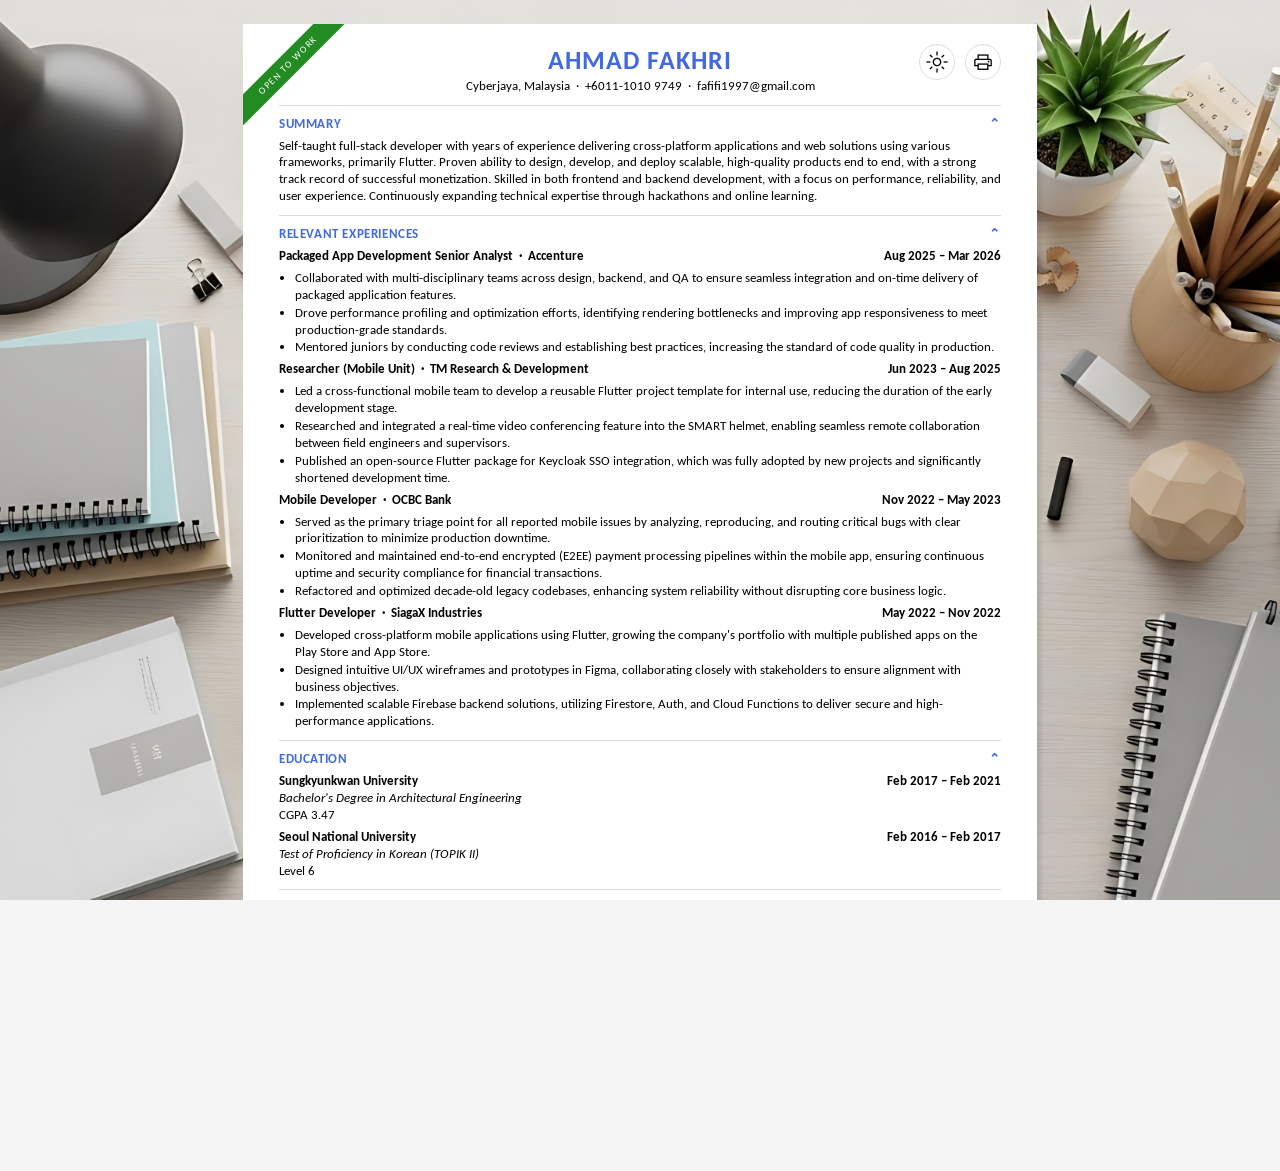
==== index.html @ c2b4481f "add link for inkscape" ====
<!doctype html>
<html lang="en">
  <head>
    <meta charset="UTF-8" />
    <meta name="viewport" content="width=device-width, initial-scale=1.0" />
    <title>Ahmad Fakhri - Resume</title>
    <meta
      name="description"
      content="A self-taught developer based in Malaysia."
    />
    <link rel="stylesheet" href="style.css" />
    <link
      rel="stylesheet"
      href="https://fonts.googleapis.com/css2?family=Material+Symbols+Outlined:opsz,wght,FILL,GRAD@20..48,100..700,0..1,-50..200"
    />
    <link
      rel="icon"
      href="data:image/svg+xml,<svg xmlns=%22http://www.w3.org/2000/svg%22 viewBox=%220 0 100 100%22><text y=%22.9em%22 font-size=%2290%22>💼</text></svg>"
    />
    <script src="script.js" defer></script>
  </head>
  <body oncontextmenu="return false;">
    <div class="page">
      <div class="ribbon">Open to work</div>
      <!-- Header -->
      <header>
        <h1>Ahmad Fakhri</h1>
        <address>
          <a href="https://maps.app.goo.gl/Hh9qi2ZBBYv7dpUj6" title="Address"
            >Cyberjaya, Malaysia</a
          >
          &nbsp;&middot;&nbsp;
          <a id="phone" title="Phone"></a>
          &nbsp;&middot;&nbsp;
          <a href="mailto:fafifi1997@gmail.com" title="Email"
            >fafifi1997@gmail.com</a
          >
        </address>
        <div class="buttons">
          <button title="Toggle theme" id="theme" type="button">
            <span class="material-symbols-outlined"> light_mode </span>
          </button>
          <a href="https://fafifi.is-a.dev/resume" id="redirect">
            <button title="Open in browser" type="button">
              <span class="material-symbols-outlined"> captive_portal </span>
            </button></a
          >
          <button title="Save as PDF" id="print" type="button">
            <span class="material-symbols-outlined"> print </span>
          </button>
        </div>
      </header>
      <hr />
      <main>
        <!-- Summary -->
        <section>
          <h2 class="accordion active">Summary</h2>
          <div>
            <p>
              Self-taught full-stack developer with years of experience
              delivering cross-platform applications and web solutions using
              various frameworks, primarily Flutter. Proven ability to design,
              develop, and deploy scalable, high-quality products end to end,
              with a strong track record of successful monetization. Skilled in
              both frontend and backend development, with a focus on
              performance, reliability, and user experience. Continuously
              expanding technical expertise through hackathons and online
              learning.
            </p>
          </div>
        </section>
        <hr />

        <!-- Relevant Experiences -->
        <section>
          <h2 class="accordion active">Relevant Experiences</h2>
          <div>
            <h3>
              <span
                >Packaged App Development Senior Analyst &nbsp;&middot;&nbsp;
                <a href="https://www.accenture.com">Accenture</a></span
              >
              <span>Aug 2025 – Mar 2026</span>
            </h3>
            <ul>
              <li>
                Collaborated with multi-disciplinary teams across design,
                backend, and QA to ensure seamless integration and on-time
                delivery of packaged application features.
              </li>
              <li>
                Drove performance profiling and optimization efforts,
                identifying rendering bottlenecks and improving app
                responsiveness to meet production-grade standards.
              </li>
              <li>
                Mentored juniors by conducting code reviews and establishing
                best practices, increasing the standard of code quality in
                production.
              </li>
            </ul>
          </div>
          <div>
            <h3>
              <span
                >Researcher (Mobile Unit) &nbsp;&middot;&nbsp;
                <a href="https://www.tmrnd.com.my"
                  >TM Research &amp; Development</a
                > </span
              ><span>Jun 2023 – Aug 2025</span>
            </h3>
            <ul>
              <li>
                Led a cross-functional mobile team to develop a reusable Flutter
                project template for internal use, reducing the duration of the
                early development stage.
              </li>
              <li>
                Researched and integrated a real-time video conferencing feature
                into the SMART helmet, enabling seamless remote collaboration
                between field engineers and supervisors.
              </li>
              <li>
                Published an open-source Flutter package for Keycloak SSO
                integration, which was fully adopted by new projects and
                significantly shortened development time.
              </li>
            </ul>
          </div>
          <div>
            <h3>
              <span
                >Mobile Developer &nbsp;&middot;&nbsp;
                <a href="https://www.ocbc.com.my">OCBC Bank</a>
              </span>
              <span>Nov 2022 – May 2023</span>
            </h3>
            <ul>
              <li>
                Served as the primary triage point for all reported mobile
                issues by analyzing, reproducing, and routing critical bugs with
                clear prioritization to minimize production downtime.
              </li>
              <li>
                Monitored and maintained end-to-end encrypted (E2EE) payment
                processing pipelines within the mobile app, ensuring continuous
                uptime and security compliance for financial transactions.
              </li>
              <li>
                Refactored and optimized decade-old legacy codebases, enhancing
                system reliability without disrupting core business logic.
              </li>
            </ul>
          </div>
          <div>
            <h3>
              <span
                >Flutter Developer &nbsp;&middot;&nbsp;
                <a href="https://www.siagax.com">SiagaX Industries</a></span
              >
              <span>May 2022 – Nov 2022</span>
            </h3>
            <ul>
              <li>
                Developed cross-platform mobile applications using Flutter,
                growing the company's portfolio with multiple published apps on
                the Play Store and App Store.
              </li>
              <li>
                Designed intuitive UI/UX wireframes and prototypes in Figma,
                collaborating closely with stakeholders to ensure alignment with
                business objectives.
              </li>
              <li>
                Implemented scalable Firebase backend solutions, utilizing
                Firestore, Auth, and Cloud Functions to deliver secure and
                high-performance applications.
              </li>
            </ul>
          </div>
          <!-- <div>
          <h3>
            <span
              >Digital Content Reviewer (Korean Speaker) &nbsp;&middot;&nbsp;
              <a href="https://www.accenture.com">Accenture</a></span
            >
            <span>May 2021 – May 2022</span>
          </h3>
          <ul>
            <li>
              Spearheaded digital content management by implementing robust
              systems that enhanced security, ensured compliance, and optimized
              user experience across all platforms.
            </li>
            <li>
              Achieved 90% of user inquiries resolved within 24 hours while
              maintaining a 95%+ satisfaction rate through empathetic,
              solution-oriented support.
            </li>
            <li>
              Enforced policy-driven resolutions for complex user issues,
              balancing organizational guidelines with strict regulatory
              compliance.
            </li>
          </ul>
        </div> -->
        </section>
        <hr />

        <!-- Education -->
        <section>
          <h2 class="accordion active">Education</h2>
          <div>
            <h3>
              <a href="https://www.skku.edu">Sungkyunkwan University</a>
              <span>Feb 2017 – Feb 2021</span>
            </h3>
            <i>Bachelor's Degree in Architectural Engineering</i>
            <p>CGPA 3.47</p>
          </div>
          <div>
            <h3>
              <a href="https://en.snu.ac.kr">Seoul National University</a>
              <span>Feb 2016 – Feb 2017</span>
            </h3>
            <i>Test of Proficiency in Korean (TOPIK II)</i>
            <p>Level 6</p>
          </div>
        </section>
        <hr />

        <!-- Certifications -->
        <section>
          <h2 class="accordion active">Certifications</h2>
          <div>
            <h3>
              <a
                href="https://www.credly.com/badges/84c1100c-7dec-4e7c-a30c-ce446ac27f0b/linked_in_profile"
                >Cloud Digital Leader Certification</a
              >
              <span>Dec 2025 – Dec 2028</span>
            </h3>
            <i>Google Cloud</i>
          </div>
          <div>
            <h3>
              <a
                href="https://www.credential.net/55902f8c-9947-4b55-832c-3a63ef390898"
                >Google Play Store Listing Certificate</a
              >
              <span>Dec 2025 – Dec 2028</span>
            </h3>
            <i>Google Play</i>
          </div>
        </section>
        <hr />

        <!-- Additional Information -->
        <section>
          <h2 class="accordion active">Additional Information</h2>
          <ul>
            <li>
              <strong
                title="Programming languages, scripting languages, markup languages, query languages, etc."
                >Computer Languages:</strong
              >
              Dart, <abbr title="HyperText Markup Language">HTML</abbr>,
              <abbr title="Cascading Style Sheets">CSS</abbr>, JavaScript,
              TypeScript, Python, Java, Kotlin, Swift, C#,
              <abbr title="Structured Query Language">SQL</abbr>
            </li>
            <li>
              <strong>Frameworks &amp; Libraries:</strong>
              <a href="https://flutter.dev">Flutter </a>,
              <a href="https://svelte.dev">Svelte</a>,
              <a href="https://react.dev">React</a>,
              <a href="https://angular.dev">Angular</a>,
              <a href="https://nodejs.org">Node.js</a>,
              <a href="https://serverpod.dev">Serverpod</a>,
              <a href="https://getbootstrap.com">Bootstrap</a>,
              <a href="https://tailwindcss.com">Tailwind</a>,
              <a href="https://flame-engine.org">Flame</a>
            </li>
            <li>
              <strong>Tools &amp; Platforms:</strong>
              <a href="https://firebase.google.com">Firebase</a>,
              <a href="https://supabase.com">Supabase</a>,
              <a href="https://www.figma.com">Figma</a>,
              <a href="https://www.postman.com">Postman</a>,
              <a href="https://www.docker.com">Docker</a>,
              <a href="https://www.cloudflare.com">Cloudflare</a>,
              <a href="https://www.framer.com">Framer</a>,
              <a href="https://www.revenuecat.com">RevenueCat</a>,
              <a href="https://admob.google.com">Admob</a>,
              <a href="https://www.arduino.cc">Arduino</a>,
              <a href="https://sentry.io">Sentry</a>,
              <a href="https://inkscape.org">Inkscape</a>
            </li>
            <li>
              <strong>Spoken Languages:</strong> Malay (Native), English
              (Fluent), Korean (Conversational), Indonesian (Basic)
            </li>
            <li>
              <strong>Related Links:</strong>
              <a href="https://fafifi.is-a.dev">Portfolio</a>,
              <a href="https://www.linkedin.com/in/fafifi">LinkedIn</a>,
              <a
                href="https://play.google.com/store/apps/dev?id=6423757857677752809"
                >Play Store</a
              >,
              <a
                href="https://apps.apple.com/us/developer/ahmad-fakhri-bin-ahmad-fironus/id1765746987"
                >App Store</a
              >, <a href="https://github.com/fa-fifi">GitHub</a>,
              <a href="https://gitlab.com/fa-fifi">GitLab</a>,
              <a href="https://medium.com/@fa-fifi">Medium</a>,
              <a href="https://www.credly.com/users/ahmadfakhri/badges"
                >Credly</a
              >
            </li>
          </ul>
        </section>
      </main>
    </div>
  </body>
</html>
---- style.css ----
@import url("https://fonts.googleapis.com/css2?family=Carlito:ital,wght@0,400;0,700;1,400;1,700&display=swap");

*,
*::before,
*::after {
  box-sizing: border-box;
  margin: 0;
  padding: 0;
}

:root {
  --primary: royalblue;
  --text: black;
  --inverted-text: white;
  --background: white;
  --divider: gainsboro;
  --font-size: 13px;
  --horizontal-padding: 36px;
  --vertical-padding: 20px;
  --page-width: 794px;
  --page-height: 1123px;
}

html {
  height: 100%;
  overflow: hidden;
}

body {
  background: url("images/background.jpg") center / cover whitesmoke;
  color: var(--text);
  display: flex;
  font-family: Carlito, sans-serif;
  font-size: var(--font-size);
  height: 100%;
  line-height: 1.3;
  overflow: auto;
  padding: 24px;
  &.dark {
    --primary: goldenrod;
    --text: whitesmoke;
    --inverted-text: black;
    --background: #0e1b2b;
    --divider: #0f3460;
  }
}

header {
  text-align: center;
}

address {
  font-style: normal;
}

section {
  display: flex;
  flex-direction: column;
  gap: 5px;
}

hr {
  border: none;
  border-top: 1px solid var(--divider);
  margin: 10px 0;
}

h1 {
  color: var(--primary);
  font-size: 2em;
  letter-spacing: 1px;
  text-transform: uppercase;
}

h2 {
  color: var(--primary);
  font-size: var(--font-size);
  letter-spacing: 0.6px;
  text-transform: uppercase;
}

h3 {
  color: var(--text);
  display: flex;
  font-size: var(--font-size);
  gap: 2px;
  justify-content: space-between;
  & + ul {
    margin-top: 5px;
  }
}

a {
  color: var(--text);
  display: inline-block;
  text-decoration: none;
  transition: transform 0.3s ease;
  &:hover,
  &:focus {
    background-color: var(--primary);
    color: var(--inverted-text);
    padding: 0px 5px;
    transform: scale(1.05);
  }
}

abbr {
  text-decoration: none;
}

ul {
  padding-left: 16px;
}

li + li {
  margin-top: 1px;
}

button {
  align-items: center;
  background: transparent;
  border: 1px solid var(--divider);
  border-radius: 50%;
  color: var(--text);
  cursor: pointer;
  display: inline-flex;
  justify-content: center;
  padding: 5px;
  transition: all 0.3s ease;
  &:hover,
  &:focus {
    background: var(--primary);
    border-color: transparent;
    color: var(--inverted-text);
  }
}

.accordion {
  cursor: pointer;
  &::after {
    content: "\2303";
    float: right;
    rotate: 180deg;
    transition: transform 0.3s ease;
  }
  &.active::after {
    transform: rotate(180deg);
  }
}

.buttons {
  display: flex;
  gap: 10px;
  position: absolute;
  right: var(--horizontal-padding);
  top: var(--vertical-padding);
}

.material-symbols-outlined {
  font-variation-settings:
    "wght" 300,
    "opsz" 20;
}

.ribbon {
  position: absolute;
  top: 30px;
  left: -30px;
  width: 150px;
  padding: 5px;
  background: forestgreen;
  color: white;
  font-size: 0.6rem;
  letter-spacing: 0.12em;
  text-align: center;
  text-transform: uppercase;
  transform: rotate(-45deg);
}

.page {
  background: var(--background);
  box-shadow: 4px 4px 4px rgba(0, 0, 0, 0.1);
  margin: auto;
  min-height: var(--page-height);
  overflow: hidden;
  padding: var(--vertical-padding) var(--horizontal-padding);
  position: relative;
  width: var(--page-width);
}

#redirect {
  display: none;
}

@media (max-width: 640px) {
  :root {
    --horizontal-padding: 24px;
    --vertical-padding: 16px;
  }

  header {
    padding-top: 41px;
  }

  h3 {
    flex-direction: column;
    align-items: flex-start;
    & span:last-child {
      color: gray;
    }
  }
}

@media print {
  body {
    background: white;
    padding: 0;
    print-color-adjust: exact;
    -webkit-print-color-adjust: exact; /* Chrome, Safari, Edge */
  }

  .accordion::after,
  .ribbon,
  #print {
    display: none;
  }

  #redirect {
    display: block;
  }

  .page {
    box-shadow: none;
  }
}
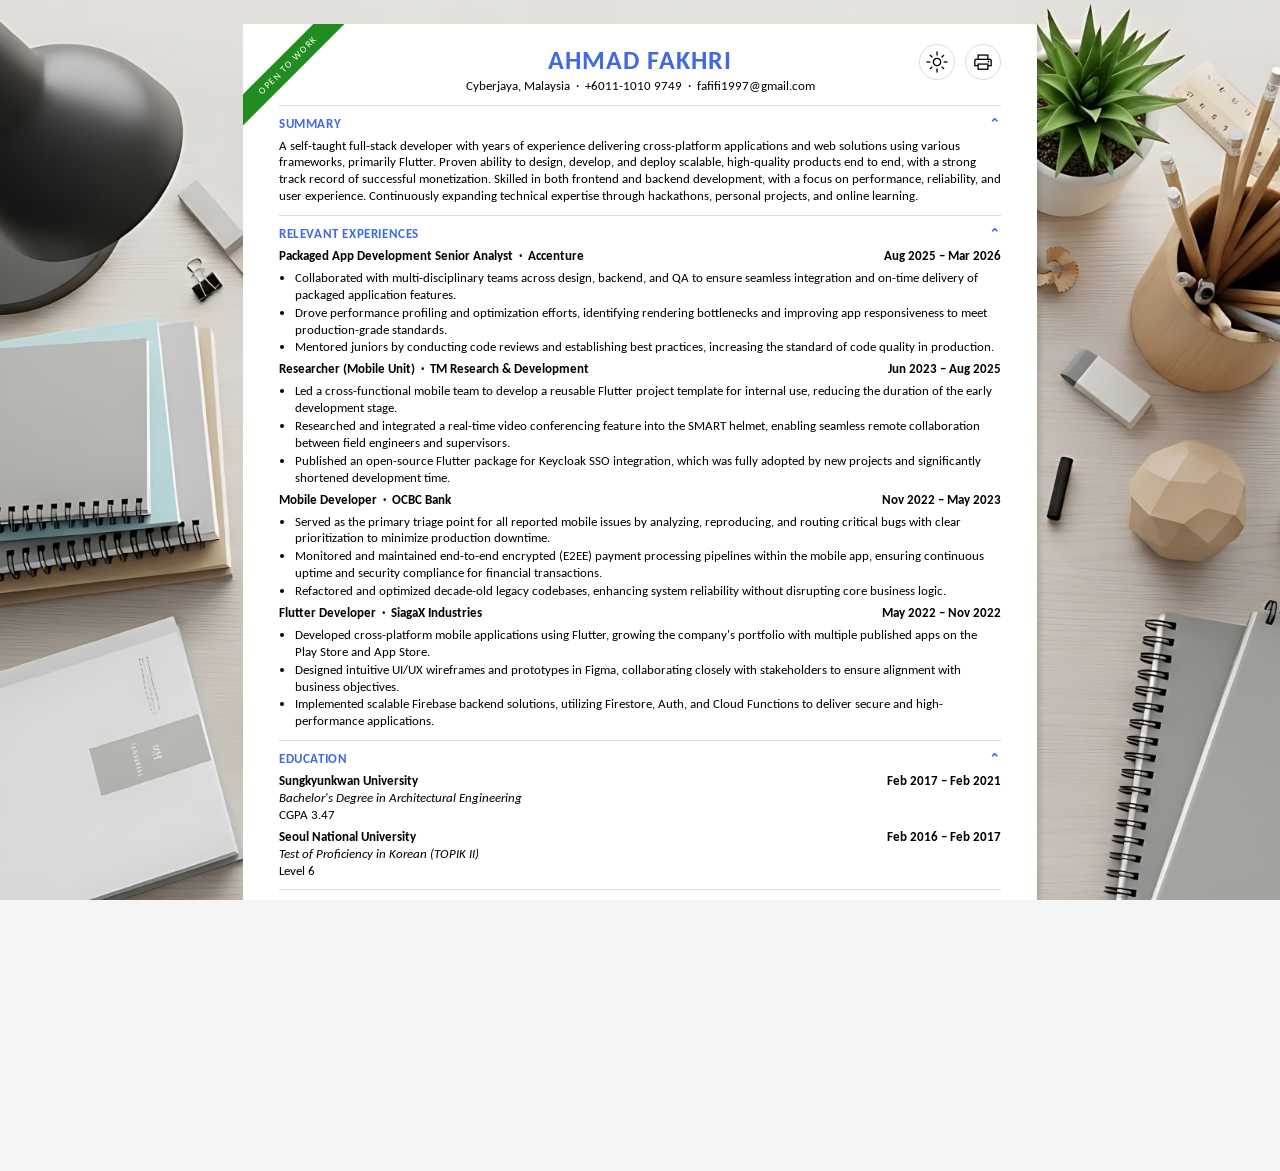
==== commit 9666416a: "add link freecodecamp and hackerrank" ====
--- a/index.html
+++ b/index.html
@@ -57,15 +57,15 @@
           <h2 class="accordion active">Summary</h2>
           <div>
             <p>
-              Self-taught full-stack developer with years of experience
+              A self-taught full-stack developer with years of experience
               delivering cross-platform applications and web solutions using
               various frameworks, primarily Flutter. Proven ability to design,
               develop, and deploy scalable, high-quality products end to end,
               with a strong track record of successful monetization. Skilled in
               both frontend and backend development, with a focus on
               performance, reliability, and user experience. Continuously
-              expanding technical expertise through hackathons and online
-              learning.
+              expanding technical expertise through hackathons, personal
+              projects, and online learning.
             </p>
           </div>
         </section>
@@ -274,6 +274,8 @@
               <a href="https://flutter.dev">Flutter </a>,
               <a href="https://svelte.dev">Svelte</a>,
               <a href="https://react.dev">React</a>,
+              <a href="https://reactnative.dev">React Native</a>,
+              <a href="https://expo.dev">Expo</a>,
               <a href="https://angular.dev">Angular</a>,
               <a href="https://nodejs.org">Node.js</a>,
               <a href="https://serverpod.dev">Serverpod</a>,
@@ -316,6 +318,9 @@
               <a href="https://medium.com/@fa-fifi">Medium</a>,
               <a href="https://www.credly.com/users/ahmadfakhri/badges"
                 >Credly</a
+              >, <a href="https://www.freecodecamp.org/fafifi">freeCodeCamp</a>,
+              <a href="https://www.hackerrank.com/profile/fafifi1997"
+                >HackerRank</a
               >
             </li>
           </ul>
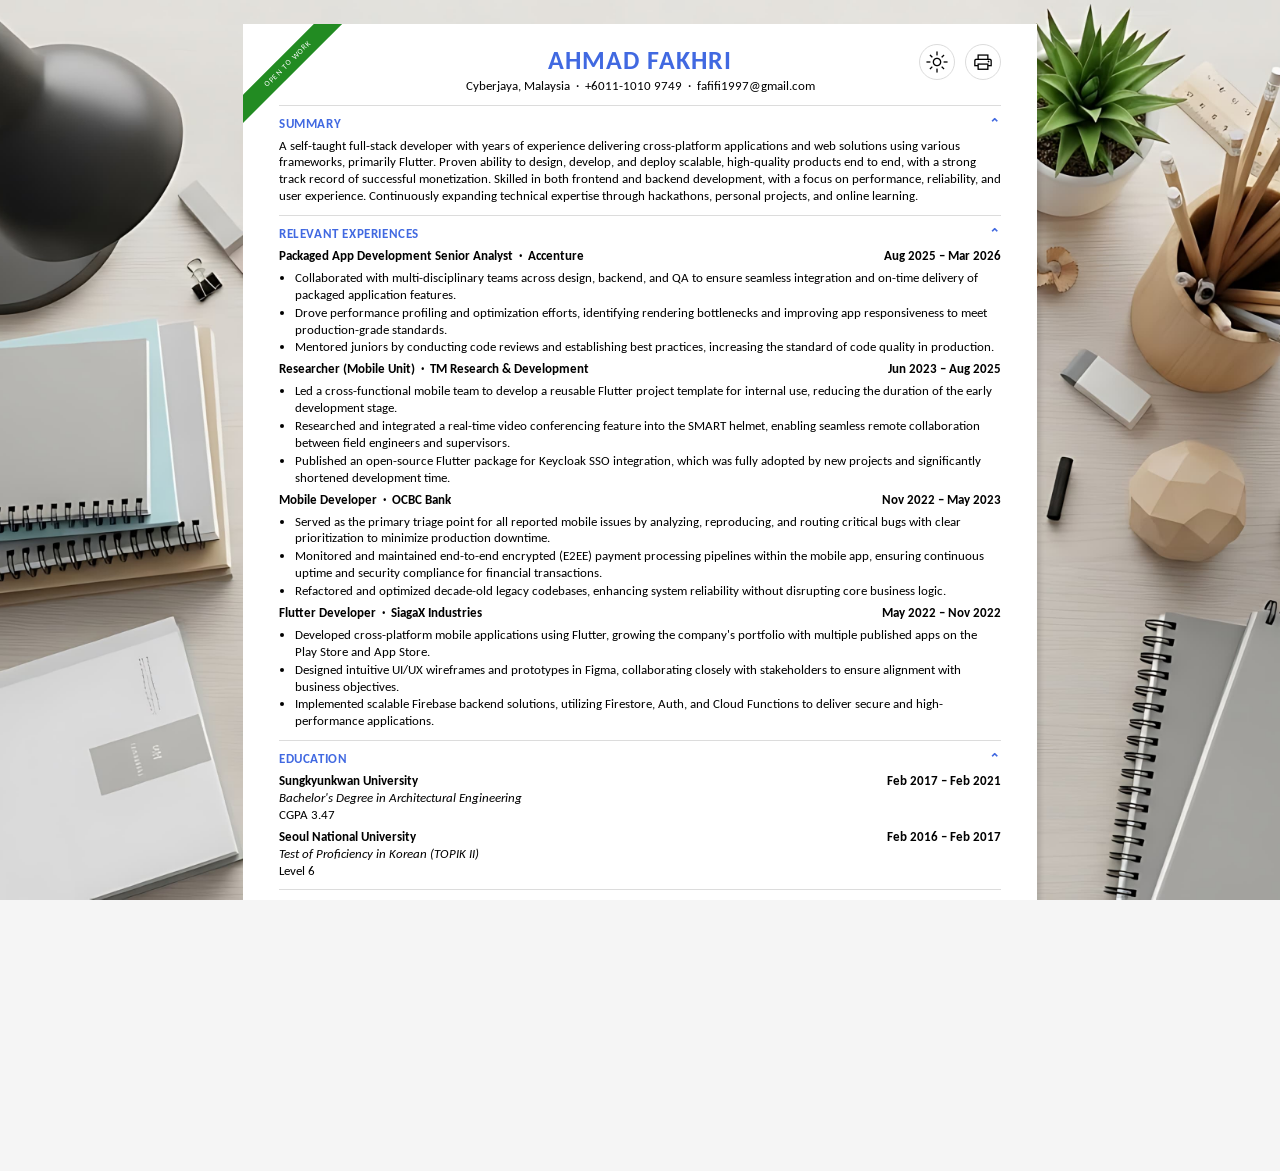
==== commit d881f757: "change to view website button" ====
--- a/index.html
+++ b/index.html
@@ -42,6 +42,7 @@
           </button>
           <a href="https://fafifi.is-a.dev/resume" id="redirect">
             <button title="Open in browser" type="button">
+              &nbsp;&nbsp;Visit Website&nbsp;&nbsp;
               <span class="material-symbols-outlined"> captive_portal </span>
             </button></a
           >
--- a/style.css
+++ b/style.css
@@ -14,7 +14,6 @@
   --inverted-text: white;
   --background: white;
   --divider: gainsboro;
-  --font-size: 13px;
   --horizontal-padding: 36px;
   --vertical-padding: 20px;
   --page-width: 794px;
@@ -23,6 +22,7 @@
 
 html {
   height: 100%;
+  font-size: 13px;
   overflow: hidden;
 }
 
@@ -31,7 +31,6 @@
   color: var(--text);
   display: flex;
   font-family: Carlito, sans-serif;
-  font-size: var(--font-size);
   height: 100%;
   line-height: 1.3;
   overflow: auto;
@@ -67,14 +66,13 @@
 
 h1 {
   color: var(--primary);
-  font-size: 2em;
   letter-spacing: 1px;
   text-transform: uppercase;
 }
 
 h2 {
   color: var(--primary);
-  font-size: var(--font-size);
+  font-size: 1rem;
   letter-spacing: 0.6px;
   text-transform: uppercase;
 }
@@ -82,7 +80,7 @@
 h3 {
   color: var(--text);
   display: flex;
-  font-size: var(--font-size);
+  font-size: 1rem;
   gap: 2px;
   justify-content: space-between;
   & + ul {
@@ -120,10 +118,11 @@
   align-items: center;
   background: transparent;
   border: 1px solid var(--divider);
-  border-radius: 50%;
+  border-radius: 9999px;
   color: var(--text);
   cursor: pointer;
   display: inline-flex;
+  font-size: 0.9rem;
   justify-content: center;
   padding: 5px;
   transition: all 0.3s ease;
@@ -221,7 +220,7 @@
 
   .accordion::after,
   .ribbon,
-  #print {
+  div > button {
     display: none;
   }
 
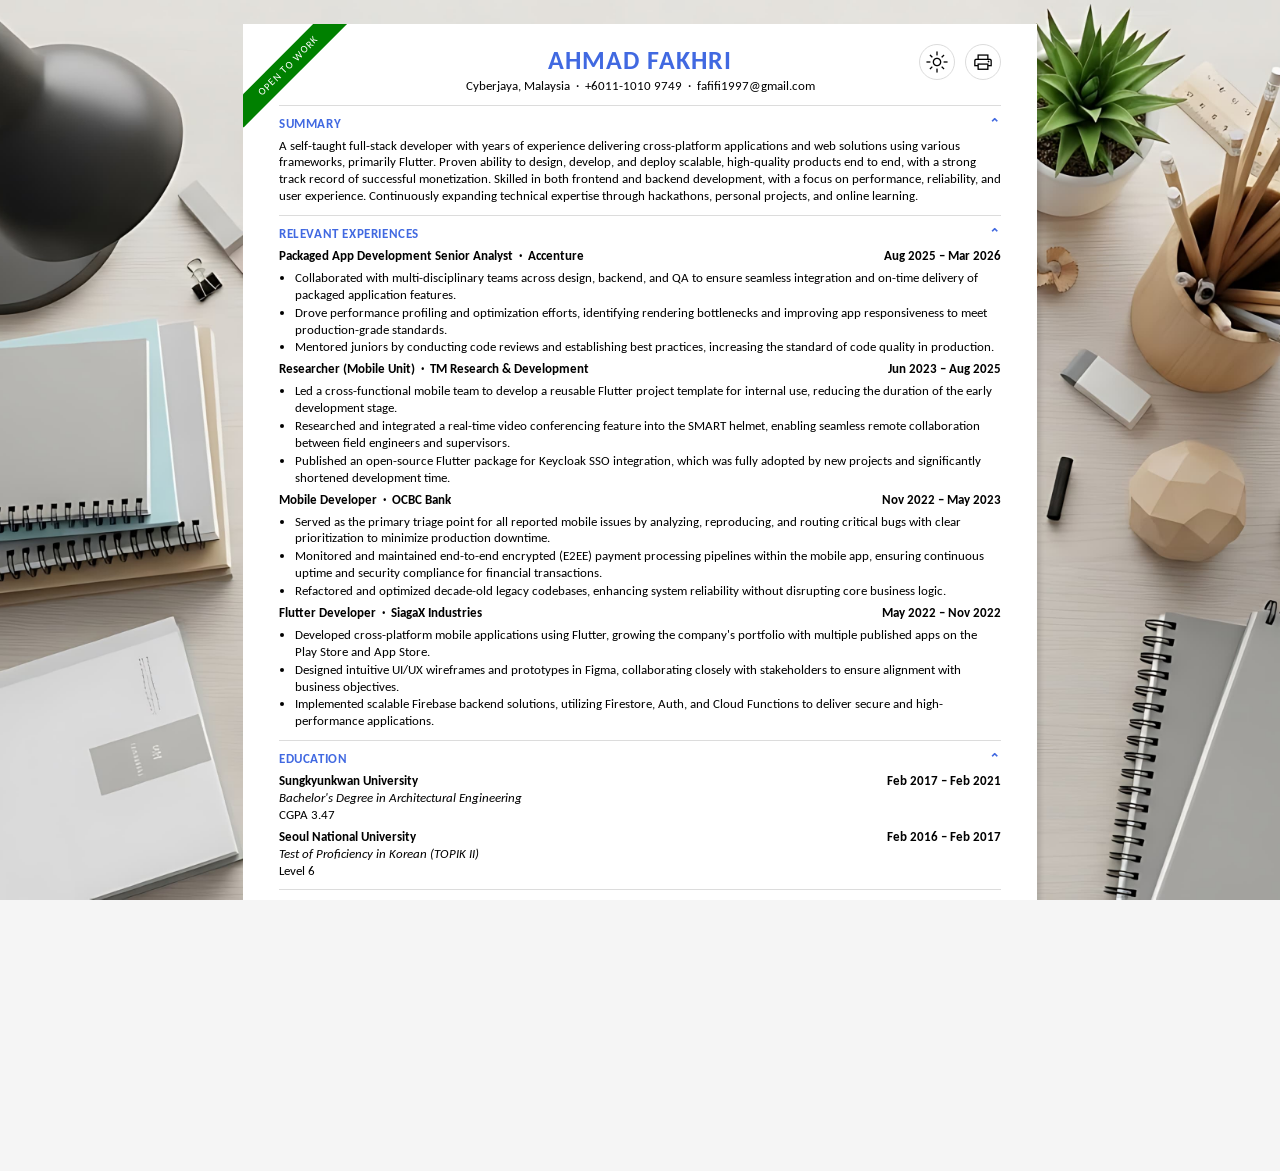
==== commit 7c5ef757: "improve accessibility" ====
--- a/index.html
+++ b/index.html
@@ -6,7 +6,7 @@
     <title>Ahmad Fakhri - Resume</title>
     <meta
       name="description"
-      content="A self-taught developer based in Malaysia."
+      content="A self-taught full-stack developer based in Cyberjaya, Malaysia."
     />
     <link rel="stylesheet" href="style.css" />
     <link
@@ -19,9 +19,9 @@
     />
     <script src="script.js" defer></script>
   </head>
-  <body oncontextmenu="return false;">
+  <body>
     <div class="page">
-      <div class="ribbon">Open to work</div>
+      <div class="ribbon" role="status">Open to work</div>
       <!-- Header -->
       <header>
         <h1>Ahmad Fakhri</h1>
@@ -37,17 +37,36 @@
           >
         </address>
         <div class="buttons">
-          <button title="Toggle theme" id="theme" type="button">
-            <span class="material-symbols-outlined"> light_mode </span>
+          <button
+            title="Switch mode"
+            aria-label="Toggle dark/light mode"
+            id="theme"
+            type="button"
+          >
+            <span class="material-symbols-outlined" aria-hidden="true">
+              light_mode
+            </span>
           </button>
-          <a href="https://fafifi.is-a.dev/resume" id="redirect">
-            <button title="Open in browser" type="button">
-              &nbsp;&nbsp;Visit Website&nbsp;&nbsp;
-              <span class="material-symbols-outlined"> captive_portal </span>
-            </button></a
-          >
-          <button title="Save as PDF" id="print" type="button">
-            <span class="material-symbols-outlined"> print </span>
+          <a
+            class="button"
+            href="https://fafifi.is-a.dev/resume"
+            id="redirect"
+            aria-label="Open full website resume in a new tab"
+          >
+            &nbsp;&nbsp;Visit Website&nbsp;&nbsp;
+            <span class="material-symbols-outlined" aria-hidden="true">
+              captive_portal
+            </span>
+          </a>
+          <button
+            title="Print resume"
+            aria-label="Print resume"
+            id="print"
+            type="button"
+          >
+            <span class="material-symbols-outlined" aria-hidden="true">
+              print
+            </span>
           </button>
         </div>
       </header>
@@ -55,7 +74,7 @@
       <main>
         <!-- Summary -->
         <section>
-          <h2 class="accordion active">Summary</h2>
+          <h2 class="accordion" tabindex="0" aria-expanded="true">Summary</h2>
           <div>
             <p>
               A self-taught full-stack developer with years of experience
@@ -74,7 +93,9 @@
 
         <!-- Relevant Experiences -->
         <section>
-          <h2 class="accordion active">Relevant Experiences</h2>
+          <h2 class="accordion" tabindex="0" aria-expanded="true">
+            Relevant Experiences
+          </h2>
           <div>
             <h3>
               <span
@@ -210,7 +231,7 @@
 
         <!-- Education -->
         <section>
-          <h2 class="accordion active">Education</h2>
+          <h2 class="accordion" tabindex="0" aria-expanded="true">Education</h2>
           <div>
             <h3>
               <a href="https://www.skku.edu">Sungkyunkwan University</a>
@@ -232,7 +253,9 @@
 
         <!-- Certifications -->
         <section>
-          <h2 class="accordion active">Certifications</h2>
+          <h2 class="accordion" tabindex="0" aria-expanded="true">
+            Certifications
+          </h2>
           <div>
             <h3>
               <a
@@ -258,7 +281,9 @@
 
         <!-- Additional Information -->
         <section>
-          <h2 class="accordion active">Additional Information</h2>
+          <h2 class="accordion" tabindex="0" aria-expanded="true">
+            Additional Information
+          </h2>
           <ul>
             <li>
               <strong
--- a/style.css
+++ b/style.css
@@ -37,10 +37,16 @@
   padding: 24px;
   &.dark {
     --primary: goldenrod;
-    --text: whitesmoke;
+    --text: lightgray;
     --inverted-text: black;
     --background: #0e1b2b;
     --divider: #0f3460;
+    header,
+    h3,
+    strong {
+      color: var(--text);
+      --text: white;
+    }
   }
 }
 
@@ -94,14 +100,23 @@
   text-decoration: none;
   transition: transform 0.3s ease;
   &:hover,
-  &:focus {
-    background-color: var(--primary);
+  &:focus-visible {
+    background: var(--primary);
     color: var(--inverted-text);
+    outline: none;
     padding: 0px 5px;
     transform: scale(1.05);
   }
 }
 
+a:focus-visible,
+button:focus-visible,
+.button:focus-visible,
+.accordion:focus-visible {
+  outline: 2px solid var(--primary);
+  outline-offset: 2px;
+}
+
 abbr {
   text-decoration: none;
 }
@@ -114,7 +129,8 @@
   margin-top: 1px;
 }
 
-button {
+button,
+.button {
   align-items: center;
   background: transparent;
   border: 1px solid var(--divider);
@@ -125,9 +141,9 @@
   font-size: 0.9rem;
   justify-content: center;
   padding: 5px;
-  transition: all 0.3s ease;
+  transition: all 0.1s ease;
   &:hover,
-  &:focus {
+  &:focus-visible {
     background: var(--primary);
     border-color: transparent;
     color: var(--inverted-text);
@@ -142,7 +158,7 @@
     rotate: 180deg;
     transition: transform 0.3s ease;
   }
-  &.active::after {
+  &[aria-expanded="true"]::after {
     transform: rotate(180deg);
   }
 }
@@ -167,9 +183,9 @@
   left: -30px;
   width: 150px;
   padding: 5px;
-  background: forestgreen;
+  background: green;
   color: white;
-  font-size: 0.6rem;
+  font-size: 0.8rem;
   letter-spacing: 0.12em;
   text-align: center;
   text-transform: uppercase;
@@ -197,15 +213,17 @@
     --vertical-padding: 16px;
   }
 
-  header {
-    padding-top: 41px;
+  .buttons {
+    position: static;
+    justify-content: center;
+    padding-top: 10px;
   }
 
   h3 {
     flex-direction: column;
     align-items: flex-start;
     & span:last-child {
-      color: gray;
+      color: dimgray;
     }
   }
 }
@@ -225,7 +243,7 @@
   }
 
   #redirect {
-    display: block;
+    display: inline-flex;
   }
 
   .page {
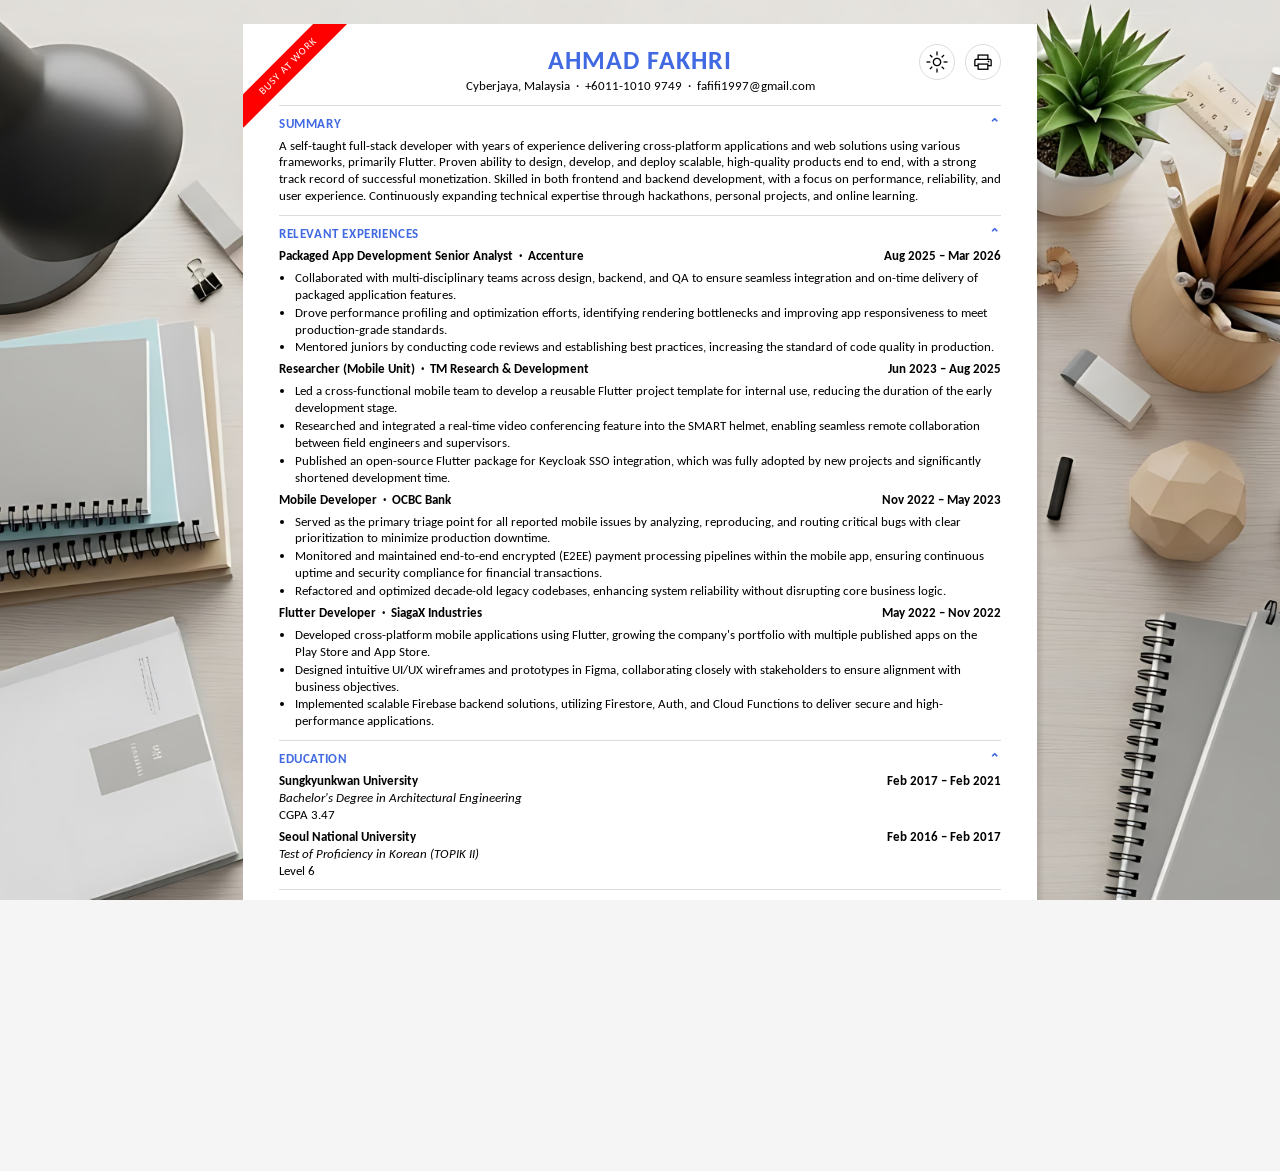
==== commit c2f8c6e0: "change to busy at work" ====
--- a/index.html
+++ b/index.html
@@ -21,7 +21,7 @@
   </head>
   <body>
     <div class="page">
-      <div class="ribbon" role="status">Open to work</div>
+      <div class="ribbon" role="status">Busy at work</div>
       <!-- Header -->
       <header>
         <h1>Ahmad Fakhri</h1>
--- a/style.css
+++ b/style.css
@@ -183,7 +183,7 @@
   left: -30px;
   width: 150px;
   padding: 5px;
-  background: green;
+  background: red;
   color: white;
   font-size: 0.8rem;
   letter-spacing: 0.12em;
